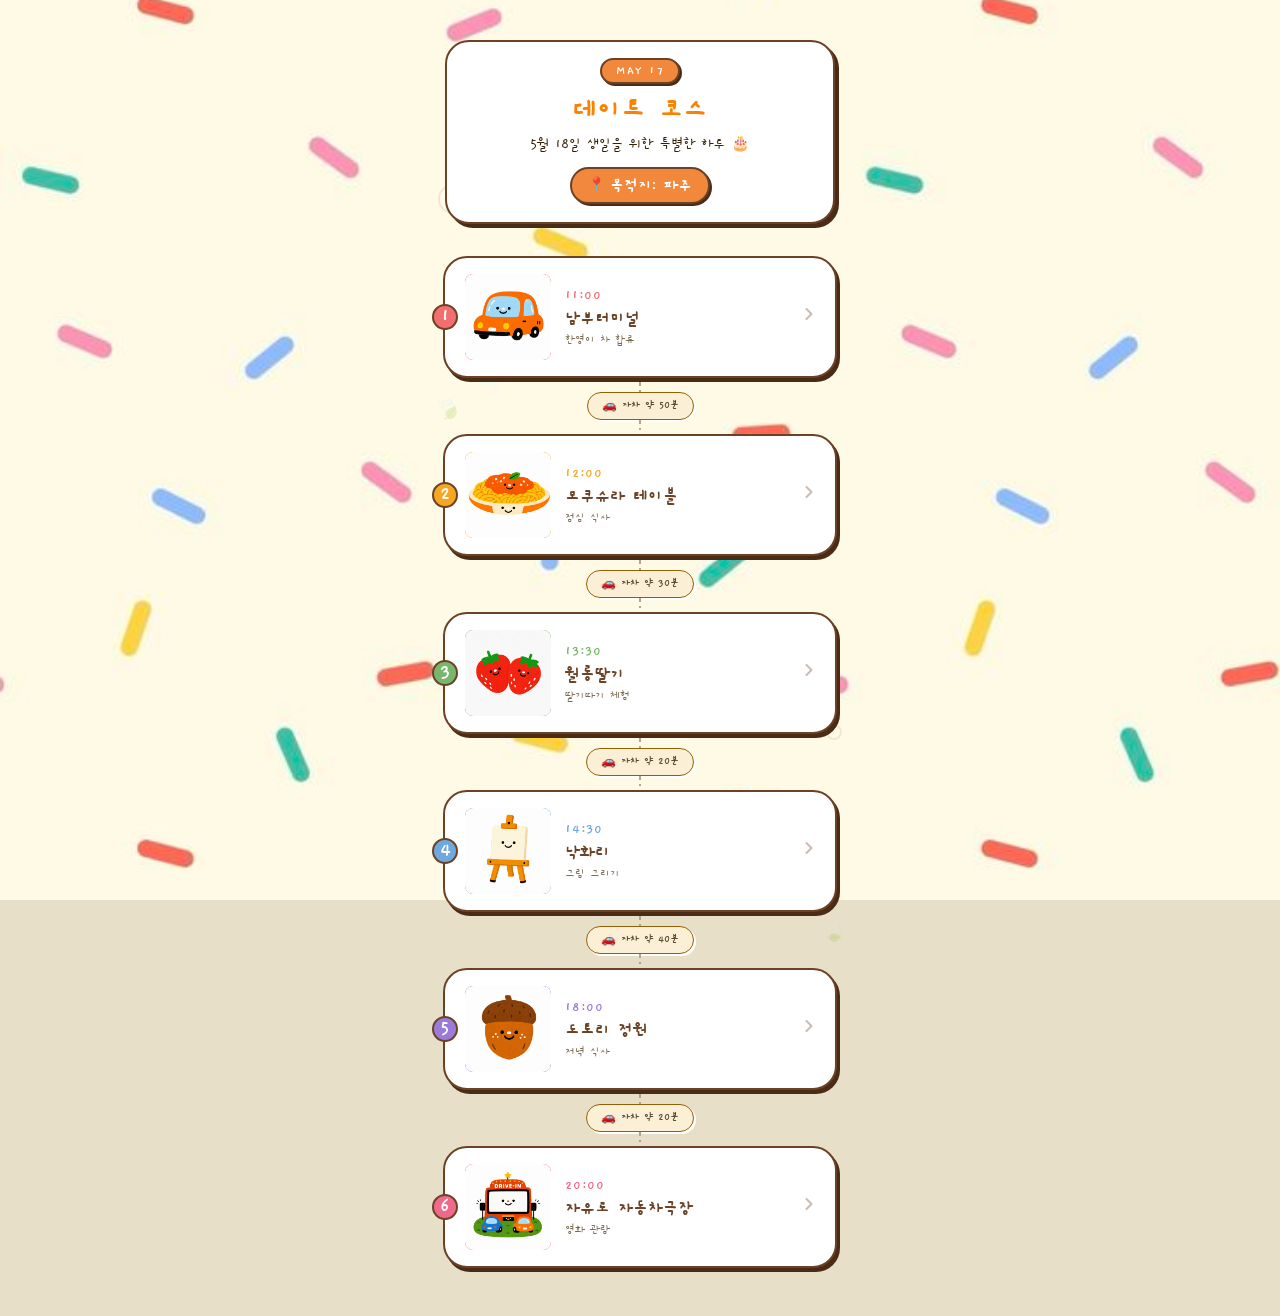
==== index.html @ 58f48247 "Add files via upload" ====
<!DOCTYPE html>
<html lang="ko">
<head>
  <meta charset="UTF-8" />
  <meta name="viewport" content="width=device-width, initial-scale=1.0, maximum-scale=1.0, user-scalable=no" />
  <title>5월 17일 데이트 코스</title>
  <link rel="preconnect" href="https://fonts.googleapis.com" />
  <link rel="preconnect" href="https://fonts.gstatic.com" crossorigin />
  <link href="https://fonts.googleapis.com/css2?family=Gaegu:wght@400;700&family=Noto+Sans+KR:wght@400;500;600;700&display=swap" rel="stylesheet" />
  <link rel="stylesheet" href="style.css" />
</head>
<body>
<div id="app">

  <!-- 메인 페이지 -->
  <div id="main-page" class="main-page">

    <!-- 배경 데코 -->
    <div class="main-deco-bg" aria-hidden="true">
      <span class="deco-asterisk" style="top:5%;left:6%;font-size:22px;">✱</span>
      <span class="deco-asterisk" style="top:8%;right:8%;font-size:14px;">✦</span>
      <span class="deco-asterisk" style="top:22%;right:5%;font-size:18px;">✱</span>
      <span class="deco-asterisk" style="top:48%;left:4%;font-size:12px;">✦</span>
      <span class="deco-asterisk" style="top:65%;right:6%;font-size:20px;">✱</span>
      <span class="deco-asterisk" style="top:80%;left:8%;font-size:14px;">✦</span>
      <span class="deco-circle-outline" style="width:30px;height:30px;top:14%;left:3%;"></span>
      <span class="deco-circle-outline" style="width:16px;height:16px;top:55%;right:3%;"></span>
      <span class="deco-leaf" style="top:30%;left:2%;font-size:22px;transform:rotate(-30deg);">🍃</span>
      <span class="deco-leaf" style="top:70%;right:2%;font-size:18px;transform:rotate(20deg);">🍃</span>
    </div>

    <!-- 헤더 -->
    <header class="main-header">
      <div class="header-title-card">
        <div class="header-date-tag">MAY 17</div>
        <h1 class="main-title">데이트 코스</h1>
        <p class="main-subtitle">5월 18일 생일을 위한 특별한 하루 🎂</p>
        <div class="destination-pill">
          <span class="pill-icon">📍</span>
          <span>목적지: 파주</span>
        </div>
      </div>
    </header>

    <!-- 코스 리스트 (JS 렌더링) -->
    <div id="course-list" class="course-list"></div>

    <div class="page-bottom-space"></div>
  </div>

</div>
<script src="script.js"></script>
</body>
</html>
---- style.css ----
/* =========================================================
   Reset & Base
   ========================================================= */
*, *::before, *::after {
  box-sizing: border-box;
  margin: 0;
  padding: 0;
  -webkit-tap-highlight-color: transparent;
}

html { font-size: 16px; }

/* 브라운 계열 통일 변수 */
:root {
  --brown: #6B4226;       /* 부드러운 브라운 (기존 #1A1A1A 대체) */
  --brown-shadow: #4A2C16; /* 그림자용 진한 브라운 */
}

body {
  font-family: 'Gaegu', 'Noto Sans KR', -apple-system, BlinkMacSystemFont, 'Segoe UI', sans-serif;
  background-color: #E8DFC8;
  display: flex;
  justify-content: center;
  min-height: 100vh;
  color: var(--brown);
  -webkit-font-smoothing: antialiased;
}


/* =========================================================
   앱 컨테이너
   ========================================================= */
#app {
  width: 100%;
  max-width: 430px;
  min-height: 100vh;
  background-color: transparent;
  position: relative;
  overflow: hidden;
}

/* 배경 이미지 고정 */
body::before {
  content: '';
  position: fixed;
  inset: 0;
  background-image: url('img/bg03.png');
  background-size: cover;
  background-position: center center;
  background-repeat: no-repeat;
  z-index: -1;
}


/* =========================================================
   페이지 전환
   ========================================================= */
.page {
  display: none;
  min-height: 100vh;
  position: relative;
  z-index: 1;
}

.page.active {
  display: block;
}


/* =========================================================
   메인 페이지 래퍼
   ========================================================= */
.main-page {
  position: relative;
  min-height: 100vh;
  z-index: 1;
}

/* =========================================================
   메인 페이지 - 헤더
   ========================================================= */
.main-header {
  display: flex;
  align-items: center;
  justify-content: center;
  gap: 12px;
  padding: 40px 20px 24px;
  position: relative;
  background: none;
  border: none;
  margin-bottom: 8px;
}

/* 중앙 타이틀 카드 — 스티커 스타일 */
.header-title-card {
  flex: 1;
  background-color: #FFFFFF;
  border: 2px solid var(--brown);
  border-radius: 24px;
  box-shadow: 4px 4px 0px var(--brown-shadow);
  padding: 16px 18px 18px;
  text-align: center;
  display: flex;
  flex-direction: column;
  align-items: center;
  gap: 6px;
}

/* 날짜 태그 */
.header-date-tag {
  display: inline-block;
  background-color: #F2883C;
  color: #FFFFFF;
  font-size: 13px;
  font-weight: 700;
  letter-spacing: 1.5px;
  padding: 3px 14px;
  border-radius: 999px;
  border: 2px solid var(--brown);
  box-shadow: 2px 2px 0px var(--brown-shadow);
  margin-bottom: 2px;
}

.main-title {
  font-size: 30px;
  font-weight: 700;
  color: #fb8200;
  line-height: 1.2;
  letter-spacing: -0.3px;
}

.main-subtitle {
  font-size: 15px;
  font-weight: 400;
  color: #322005;
  line-height: 1.5;
}


/* =========================================================
   목적지 Pill
   ========================================================= */
.destination-pill {
  display: flex;
  align-items: center;
  justify-content: center;
  gap: 5px;
  width: fit-content;
  margin: 4px auto 0;
  padding: 6px 16px;
  background-color: #F2883C;
  border: 2px solid var(--brown);
  border-radius: 999px;
  box-shadow: 2px 2px 0px var(--brown-shadow);
  font-size: 17px;
  font-weight: 700;
  color: #FFFFFF;
  letter-spacing: -0.2px;
}

.pill-icon { font-size: 14px; }


/* =========================================================
   배경 데코 요소
   ========================================================= */
.main-deco-bg {
  position: absolute;
  top: 0; left: 0;
  width: 100%; height: 100%;
  pointer-events: none;
  z-index: 0;
  overflow: hidden;
}

.deco-star {
  position: absolute;
  font-style: normal;
  color: var(--brown);
  font-weight: 900;
  opacity: 0.25;
  line-height: 1;
}

.deco-asterisk {
  position: absolute;
  font-style: normal;
  font-weight: 900;
  color: var(--brown);
  pointer-events: none;
  line-height: 1;
  opacity: 0.15;
  z-index: 0;
}

.deco-circle-outline {
  position: absolute;
  border: 2px solid var(--brown);
  border-radius: 50%;
  pointer-events: none;
  opacity: 0.1;
  z-index: 0;
}

.deco-leaf {
  position: absolute;
  font-style: normal;
  pointer-events: none;
  opacity: 0.2;
  z-index: 0;
}


/* =========================================================
   코스 타임라인 리스트
   ========================================================= */
.course-list {
  padding: 0 18px;
  display: flex;
  flex-direction: column;
  align-items: center;
  position: relative;
  z-index: 1;
}

.timeline-item {
  width: 100%;
  display: flex;
  flex-direction: column;
  align-items: center;
}


/* =========================================================
   코스 카드
   ========================================================= */
.course-card {
  width: 100%;
  background-color: #FFFFFF;
  border-radius: 24px;
  border: 2px solid var(--brown);
  box-shadow: 3px 4px 0px var(--brown-shadow);
  padding: 16px 16px 16px 20px;
  display: flex;
  align-items: center;
  gap: 14px;
  cursor: pointer;
  position: relative;
  min-height: 90px;
  text-decoration: none;
  color: inherit;
  -webkit-user-select: none;
  user-select: none;
  transition: transform 0.12s ease, box-shadow 0.12s ease;
}

.course-card::before { display: none; }

.course-card:hover {
  transform: translate(-1px, -1px);
  box-shadow: 5px 5px 0px var(--brown-shadow);
}

.course-card:active {
  transform: translate(2px, 2px);
  box-shadow: 1px 2px 0px var(--brown-shadow);
}


/* =========================================================
   카드 - 이미지 영역
   ========================================================= */
.card-image-wrap {
  flex-shrink: 0;
  width: 86px;
  height: 86px;
  border-radius: 8px;
  overflow: hidden;
  background-color: var(--card-color, #F2883C);
  border: none;
  display: flex;
  align-items: center;
  justify-content: center;
  position: relative;
}

.card-image-wrap img.card-img {
  width: 100%;
  height: 100%;
  object-fit: cover;
  border-radius: 8px;
}

.card-image-wrap .card-emoji {
  font-size: 28px;
  line-height: 1;
  filter: drop-shadow(0px 1px 2px rgba(0,0,0,0.2));
}

/* 단계 번호 badge */
.card-badge {
  position: absolute;
  left: -13px;
  top: 50%;
  transform: translateY(-50%);
  width: 26px;
  height: 26px;
  border-radius: 50%;
  color: #FFFFFF;
  font-size: 20px;
  font-weight: 700;
  display: flex;
  align-items: center;
  justify-content: center;
  border: 2px solid var(--brown);
  z-index: 1;
}


/* =========================================================
   카드 - 텍스트
   ========================================================= */
.card-body {
  flex: 1;
  min-width: 0;
}

.card-time {
  font-size: 14px;
  font-weight: 700;
  color: var(--card-color, #F2883C);
  margin-bottom: 3px;
  letter-spacing: 0.8px;
}

.card-title {
  font-size: 18px;
  font-weight: 700;
  color: var(--brown);
  margin-bottom: 3px;
  white-space: nowrap;
  overflow: hidden;
  text-overflow: ellipsis;
}

.card-subtitle {
  font-size: 12px;
  font-weight: 500;
  color: #7A6A52;
  white-space: nowrap;
  overflow: hidden;
  text-overflow: ellipsis;
}

.card-arrow {
  flex-shrink: 0;
  color: var(--brown);
  opacity: 0.35;
}


/* =========================================================
   이동 시간 표시
   ========================================================= */
.travel-time-wrap {
  display: flex;
  flex-direction: column;
  align-items: center;
  padding: 4px 0;
}

.timeline-line {
  width: 2px;
  height: 10px;
  background: repeating-linear-gradient(
    to bottom,
    #B5A48A 0px, #B5A48A 4px,
    transparent 4px, transparent 8px
  );
}

.travel-time-pill {
  display: flex;
  align-items: center;
  gap: 5px;
  padding: 5px 14px;
  background-color: #FBF0D5;
  border: 1px solid #946006;
  border-radius: 999px;
  box-shadow: 2px 2px 0px #ffffff;
  font-size: 11px;
  font-weight: 600;
  color: #5A4A32;
  white-space: nowrap;
}

.travel-car-icon { font-size: 12px; }

.page-bottom-space { height: 48px; }


/* =========================================================
   상세 페이지 - 네비 (스티커 카드 스타일)
   ========================================================= */
.detail-nav {
  padding: 28px 20px 12px;
}

/* 뒤로가기 스티커 카드 */
.detail-nav-card {
  background-color: #FFFFFF;
  border: 2px solid var(--brown);
  border-radius: 20px;
  box-shadow: 4px 4px 0px var(--brown-shadow);
  padding: 12px 16px;
  display: flex;
  align-items: center;
  gap: 12px;
}

.back-btn {
  display: flex;
  align-items: center;
  gap: 5px;
  background: none;
  border: none;
  cursor: pointer;
  color: var(--brown);
  font-size: 15px;
  font-weight: 700;
  font-family: 'Gaegu', 'Noto Sans KR', sans-serif;
  padding: 0;
  transition: opacity 0.15s ease;
  flex-shrink: 0;
}

.back-btn:hover { opacity: 0.7; }
.back-btn:active { opacity: 0.5; }

/* 스티커 카드 안 구분선 */
.detail-nav-divider {
  width: 1px;
  height: 20px;
  background-color: #D4B896;
  flex-shrink: 0;
}

/* 현재 코스 정보 (뱃지 + 장소명) */
.detail-nav-info {
  display: flex;
  align-items: center;
  gap: 8px;
  flex: 1;
  min-width: 0;
}

.detail-nav-badge {
  width: 24px;
  height: 24px;
  border-radius: 50%;
  background-color: var(--detail-color, #F2883C);
  color: #FFFFFF;
  font-size: 12px;
  font-weight: 700;
  display: flex;
  align-items: center;
  justify-content: center;
  border: 2px solid var(--brown);
  flex-shrink: 0;
}

.detail-nav-title {
  font-size: 15px;
  font-weight: 700;
  color: var(--brown);
  white-space: nowrap;
  overflow: hidden;
  text-overflow: ellipsis;
}


/* =========================================================
   상세 콘텐츠
   ========================================================= */
.detail-content {
  padding: 8px 20px 28px;
}

.detail-top-row {
  display: flex;
  align-items: center;
  gap: 10px;
  margin-bottom: 10px;
}

.detail-badge {
  display: inline-flex;
  align-items: center;
  justify-content: center;
  width: 32px;
  height: 32px;
  border-radius: 50%;
  background-color: var(--detail-color, #F2883C);
  color: #FFFFFF;
  font-size: 14px;
  font-weight: 700;
  border: 2px solid var(--brown);
  box-shadow: 2px 2px 0px var(--brown-shadow);
  flex-shrink: 0;
}

.detail-time {
  font-size: 16px;
  font-weight: 700;
  color: var(--detail-color, #F2883C);
  letter-spacing: 0.8px;
}

.detail-title {
  font-size: 28px;
  font-weight: 700;
  color: var(--brown);
  line-height: 1.3;
  margin-bottom: 6px;
  letter-spacing: -0.5px;
}

.detail-subtitle {
  font-family: 'Noto Sans KR', sans-serif;
  font-size: 14px;
  font-weight: 400;
  color: #7A6A52;
  margin-bottom: 22px;
}


/* =========================================================
   상세 - 이미지 영역
   ========================================================= */
.detail-image-wrap {
  width: 100%;
  margin-bottom: 20px;
  display: flex;
  justify-content: center;
}

.detail-image-placeholder {
  width: 100%;
  aspect-ratio: 4 / 3;
  max-height: 230px;
  border-radius: 42% 58% 54% 46% / 48% 44% 56% 52%;
  background-color: var(--detail-color, #F2883C);
  border: 2px solid var(--brown);
  box-shadow: 5px 5px 0px var(--brown-shadow);
  display: flex;
  align-items: center;
  justify-content: center;
  overflow: hidden;
  position: relative;
}

/* 클릭 가능 표시 */
.detail-image-placeholder {
  cursor: pointer;
}

.detail-image-placeholder:active {
  transform: scale(0.98);
}

/* 업로드 힌트 오버레이 */
.upload-hint {
  position: absolute;
  inset: 0;
  display: flex;
  flex-direction: column;
  align-items: center;
  justify-content: center;
  gap: 6px;
  background: rgba(0, 0, 0, 0.28);
  border-radius: inherit;
  opacity: 0;
  transition: opacity 0.2s ease;
  pointer-events: none;
  z-index: 2;
}

.upload-hint-icon {
  font-size: 32px;
  line-height: 1;
  filter: drop-shadow(0 2px 4px rgba(0,0,0,0.3));
}

.upload-hint-text {
  font-family: 'Gaegu', sans-serif;
  font-size: 15px;
  font-weight: 700;
  color: #FFFFFF;
  text-shadow: 0 1px 4px rgba(0,0,0,0.4);
}

/* 기본 상태에서도 힌트를 살짝 보여줌 (사진 없을 때) */
.detail-image-placeholder.no-photo .upload-hint {
  opacity: 1;
  background: rgba(0, 0, 0, 0.15);
}

.detail-image-placeholder::after {
  content: '';
  position: absolute;
  top: 28%; right: 22%;
  width: 28px; height: 6px;
  background: rgba(255,255,255,0.6);
  border-radius: 999px;
  transform: rotate(15deg);
  box-shadow: 0 10px 0 rgba(255,255,255,0.4), 0 20px 0 rgba(255,255,255,0.25);
}

.detail-img {
  width: 100%;
  height: 100%;
  object-fit: cover;
}

.detail-img.hidden { display: none; }

.placeholder-emoji {
  font-size: 80px;
  line-height: 1;
  filter: drop-shadow(2px 3px 0px rgba(0,0,0,0.2));
  position: relative;
  z-index: 1;
}


/* =========================================================
   상세 - 안내 문구 박스
   ========================================================= */
.detail-description-box {
  background: #FFFFFF;
  border: 2px solid var(--brown);
  border-left: 5px solid var(--detail-color, #F2883C);
  border-radius: 20px;
  box-shadow: 3px 3px 0px var(--brown-shadow);
  padding: 16px 18px;
  margin-bottom: 14px;
}

.detail-description {
  font-family: 'Noto Sans KR', sans-serif;
  font-size: 14px;
  font-weight: 400;
  color: #3A2E1E;
  line-height: 1.75;
  white-space: pre-line;
}


/* =========================================================
   상세 - 정보 박스
   ========================================================= */
.detail-info-box {
  background: #FBF0D5;
  border: 2px solid var(--brown);
  border-radius: 20px;
  box-shadow: 3px 3px 0px var(--brown-shadow);
  padding: 16px 18px;
  margin-bottom: 24px;
}

.detail-meta-list {
  list-style: none;
  display: flex;
  flex-direction: column;
  gap: 10px;
}

.detail-meta-item {
  display: flex;
  align-items: flex-start;
  gap: 10px;
  font-family: 'Noto Sans KR', sans-serif;
  font-size: 14px;
  font-weight: 400;
  color: #3A2E1E;
  line-height: 1.5;
}

.meta-icon { font-size: 15px; flex-shrink: 0; margin-top: 1px; }
.meta-text { flex: 1; font-weight: 500; }


/* =========================================================
   상세 - 이전/다음 버튼
   ========================================================= */
.detail-nav-buttons {
  display: flex;
  gap: 10px;
  margin-bottom: 24px;
}

.nav-btn {
  flex: 1;
  display: flex;
  align-items: center;
  justify-content: center;
  gap: 6px;
  padding: 14px 12px;
  border-radius: 16px;
  font-family: 'Gaegu', 'Noto Sans KR', sans-serif;
  font-size: 16px;
  font-weight: 700;
  cursor: pointer;
  transition: transform 0.12s ease, box-shadow 0.12s ease;
  min-height: 52px;
  border: 2px solid var(--brown);
}

.prev-btn {
  background-color: #FFFFFF;
  color: #5A4A32;
  box-shadow: 3px 3px 0px var(--brown-shadow);
}

.prev-btn:hover:not(:disabled) {
  transform: translate(-1px, -1px);
  box-shadow: 4px 4px 0px var(--brown-shadow);
}

.prev-btn:active:not(:disabled) {
  transform: translate(2px, 2px);
  box-shadow: 1px 1px 0px var(--brown-shadow);
}

.prev-btn:disabled {
  opacity: 0.35;
  cursor: not-allowed;
  box-shadow: 2px 2px 0px var(--brown-shadow);
}

.next-btn {
  background-color: var(--detail-color, #F2883C);
  color: #FFFFFF;
  box-shadow: 3px 3px 0px var(--brown-shadow);
}

.next-btn:hover {
  transform: translate(-1px, -1px);
  box-shadow: 4px 4px 0px var(--brown-shadow);
}

.next-btn:active {
  transform: translate(2px, 2px);
  box-shadow: 1px 1px 0px var(--brown-shadow);
}


/* =========================================================
   상세 - Dot Pagination
   ========================================================= */
.dot-pagination {
  display: flex;
  justify-content: center;
  gap: 8px;
}

.dot {
  width: 10px;
  height: 10px;
  border-radius: 50%;
  background-color: #C8B89A;
  border: 2px solid var(--brown);
  cursor: pointer;
  transition: background-color 0.2s ease, width 0.2s ease, transform 0.2s ease;
}

.dot.active {
  background-color: var(--detail-color, #F2883C);
  width: 26px;
  border-radius: 999px;
  transform: scale(1.1);
}


/* =========================================================
   상세 페이지 배경 데코 (별도 HTML 파일용)
   ========================================================= */
.detail-deco-bg {
  position: fixed;
  top: 0; left: 0;
  width: 100%; height: 100%;
  pointer-events: none;
  z-index: 0;
  overflow: hidden;
}

/* a 태그로 만든 버튼 공통 처리 */
a.back-btn,
a.nav-btn {
  text-decoration: none;
  display: flex;
  align-items: center;
  justify-content: center;
}

/* 비활성 이전 버튼 (span으로 렌더링) */
span.prev-btn.disabled {
  opacity: 0.35;
  cursor: not-allowed;
  pointer-events: none;
}

/* 유틸 */
.hidden { display: none !important; }
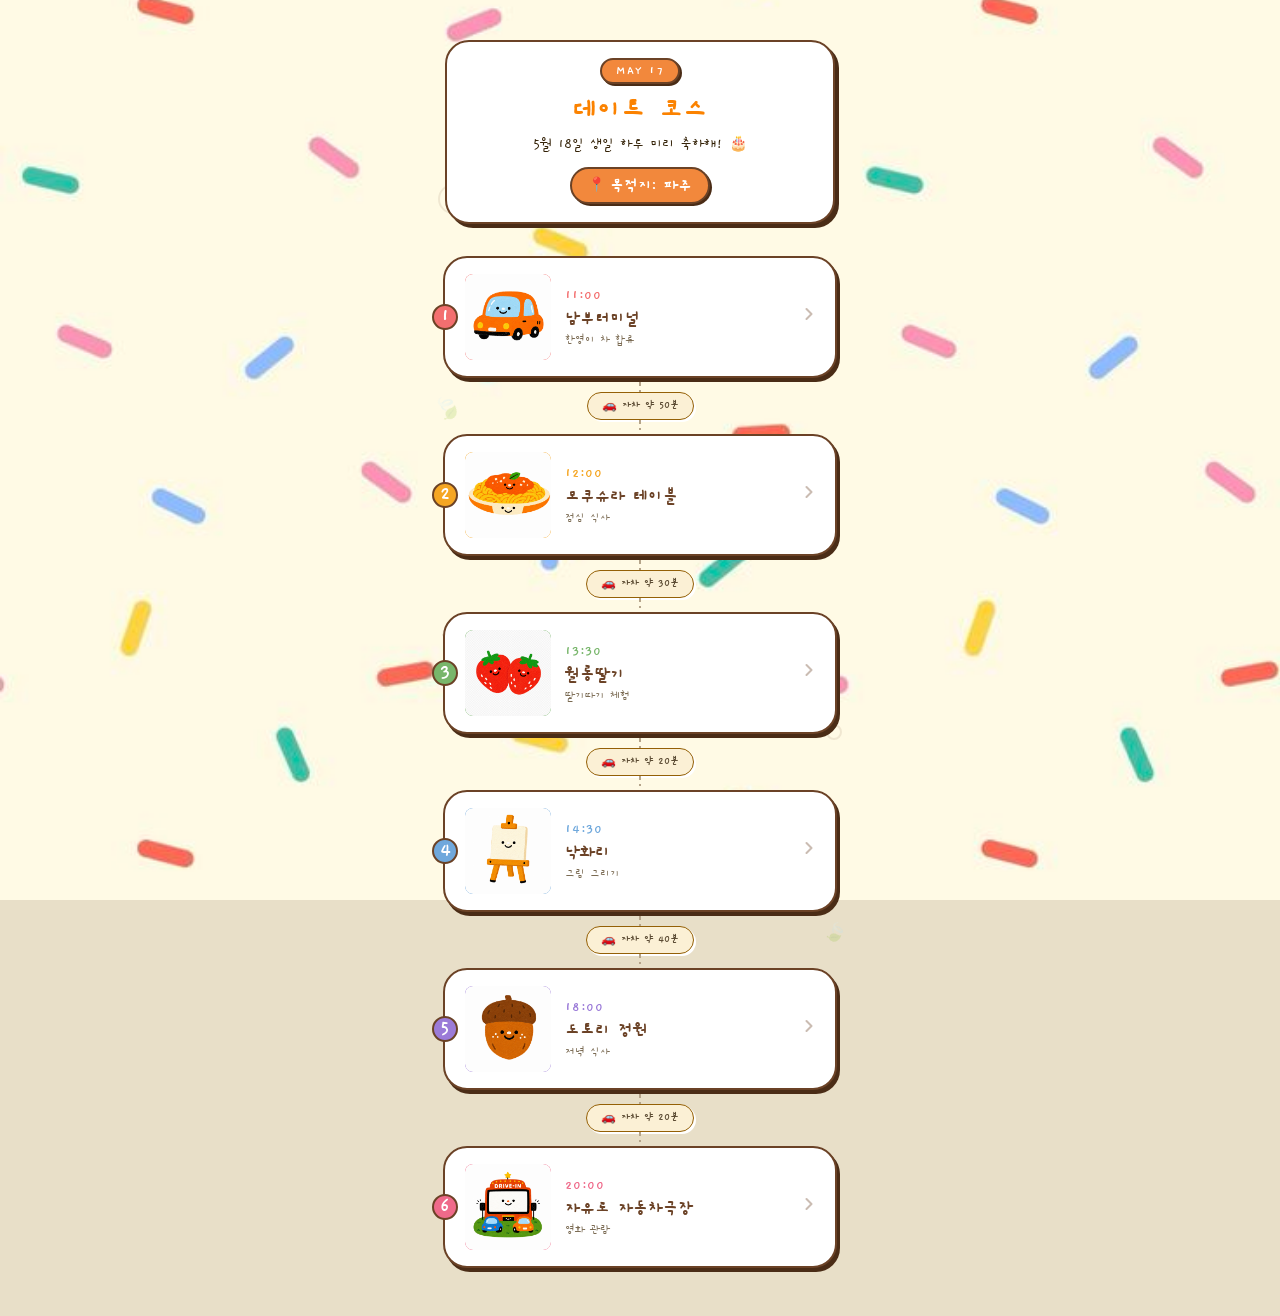
==== commit 90ca69a8: "Update index.html" ====
--- a/index.html
+++ b/index.html
@@ -3,7 +3,7 @@
 <head>
   <meta charset="UTF-8" />
   <meta name="viewport" content="width=device-width, initial-scale=1.0, maximum-scale=1.0, user-scalable=no" />
-  <title>5월 17일 데이트 코스</title>
+  <title>한영 생일 데이트 코스</title>
   <link rel="preconnect" href="https://fonts.googleapis.com" />
   <link rel="preconnect" href="https://fonts.gstatic.com" crossorigin />
   <link href="https://fonts.googleapis.com/css2?family=Gaegu:wght@400;700&family=Noto+Sans+KR:wght@400;500;600;700&display=swap" rel="stylesheet" />
@@ -34,7 +34,7 @@
       <div class="header-title-card">
         <div class="header-date-tag">MAY 17</div>
         <h1 class="main-title">데이트 코스</h1>
-        <p class="main-subtitle">5월 18일 생일을 위한 특별한 하루 🎂</p>
+        <p class="main-subtitle">5월 18일 생일 하루 미리 축하해! 🎂</p>
         <div class="destination-pill">
           <span class="pill-icon">📍</span>
           <span>목적지: 파주</span>
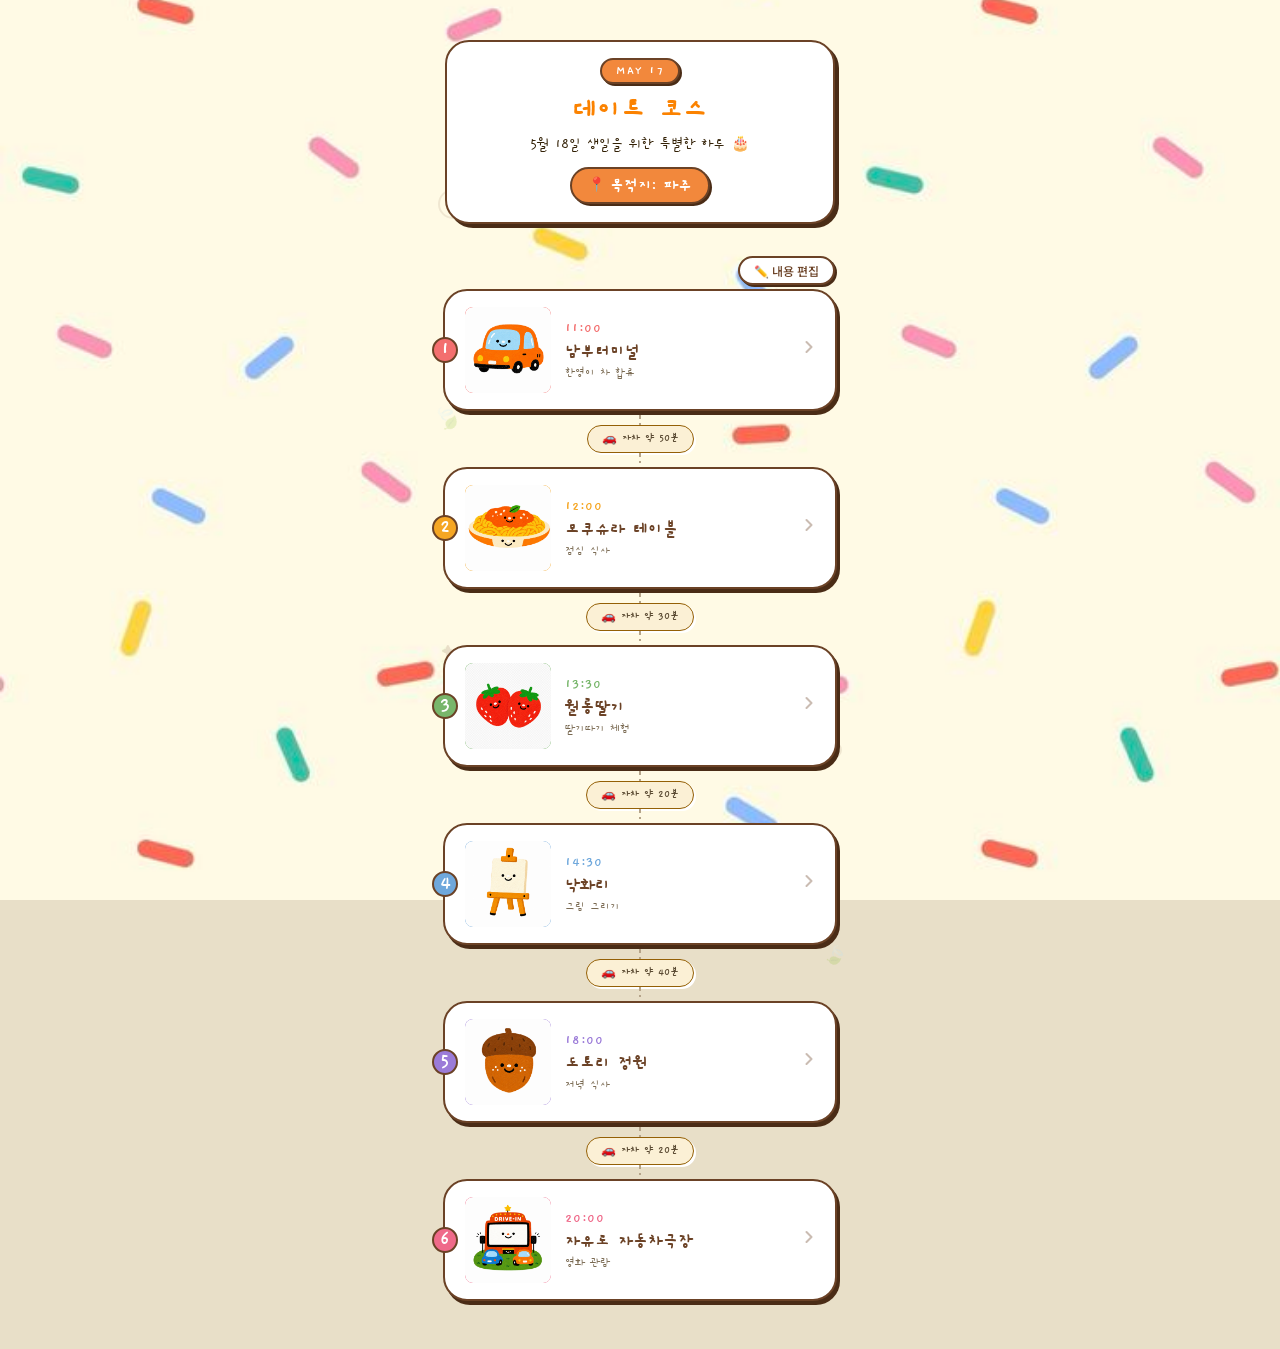
==== commit 4db06519: "Add files via upload" ====
--- a/index.html
+++ b/index.html
@@ -3,7 +3,7 @@
 <head>
   <meta charset="UTF-8" />
   <meta name="viewport" content="width=device-width, initial-scale=1.0, maximum-scale=1.0, user-scalable=no" />
-  <title>한영 생일 데이트 코스</title>
+  <title>5월 17일 데이트 코스</title>
   <link rel="preconnect" href="https://fonts.googleapis.com" />
   <link rel="preconnect" href="https://fonts.gstatic.com" crossorigin />
   <link href="https://fonts.googleapis.com/css2?family=Gaegu:wght@400;700&family=Noto+Sans+KR:wght@400;500;600;700&display=swap" rel="stylesheet" />
@@ -34,13 +34,23 @@
       <div class="header-title-card">
         <div class="header-date-tag">MAY 17</div>
         <h1 class="main-title">데이트 코스</h1>
-        <p class="main-subtitle">5월 18일 생일 하루 미리 축하해! 🎂</p>
+        <p class="main-subtitle">5월 18일 생일을 위한 특별한 하루 🎂</p>
         <div class="destination-pill">
           <span class="pill-icon">📍</span>
           <span>목적지: 파주</span>
         </div>
       </div>
     </header>
+
+    <!-- 편집 버튼 -->
+    <div style="display:flex; justify-content:flex-end; padding: 0 20px 4px;">
+      <a href="edit.html" style="
+        font-family:'Noto Sans KR',sans-serif; font-size:12px; font-weight:500;
+        color:var(--brown); background:#fff; border:2px solid var(--brown);
+        border-radius:999px; padding:4px 14px; box-shadow:2px 2px 0 var(--brown-shadow);
+        text-decoration:none; display:inline-flex; align-items:center; gap:5px;
+      ">✏️ 내용 편집</a>
+    </div>
 
     <!-- 코스 리스트 (JS 렌더링) -->
     <div id="course-list" class="course-list"></div>
--- a/style.css
+++ b/style.css
@@ -689,6 +689,37 @@
 .meta-icon { font-size: 15px; flex-shrink: 0; margin-top: 1px; }
 .meta-text { flex: 1; font-weight: 500; }
 
+/* =========================================================
+   텍스트 인라인 편집
+   ========================================================= */
+[contenteditable] {
+  outline: none;
+  border-radius: 6px;
+  transition: background 0.15s, box-shadow 0.15s;
+  cursor: text;
+}
+[contenteditable]:hover {
+  background: rgba(107, 66, 38, 0.06);
+}
+[contenteditable]:focus {
+  background: rgba(255, 255, 255, 0.85);
+  box-shadow: 0 0 0 2px var(--detail-color, #F2883C);
+  padding: 2px 5px;
+}
+.editable-hint {
+  position: absolute;
+  top: 6px;
+  right: 10px;
+  font-family: 'Noto Sans KR', sans-serif;
+  font-size: 11px;
+  color: var(--brown);
+  opacity: 0.45;
+  pointer-events: none;
+  letter-spacing: -0.2px;
+}
+.detail-description-box,
+.detail-info-box { position: relative; }
+
 
 /* =========================================================
    상세 - 이전/다음 버튼
